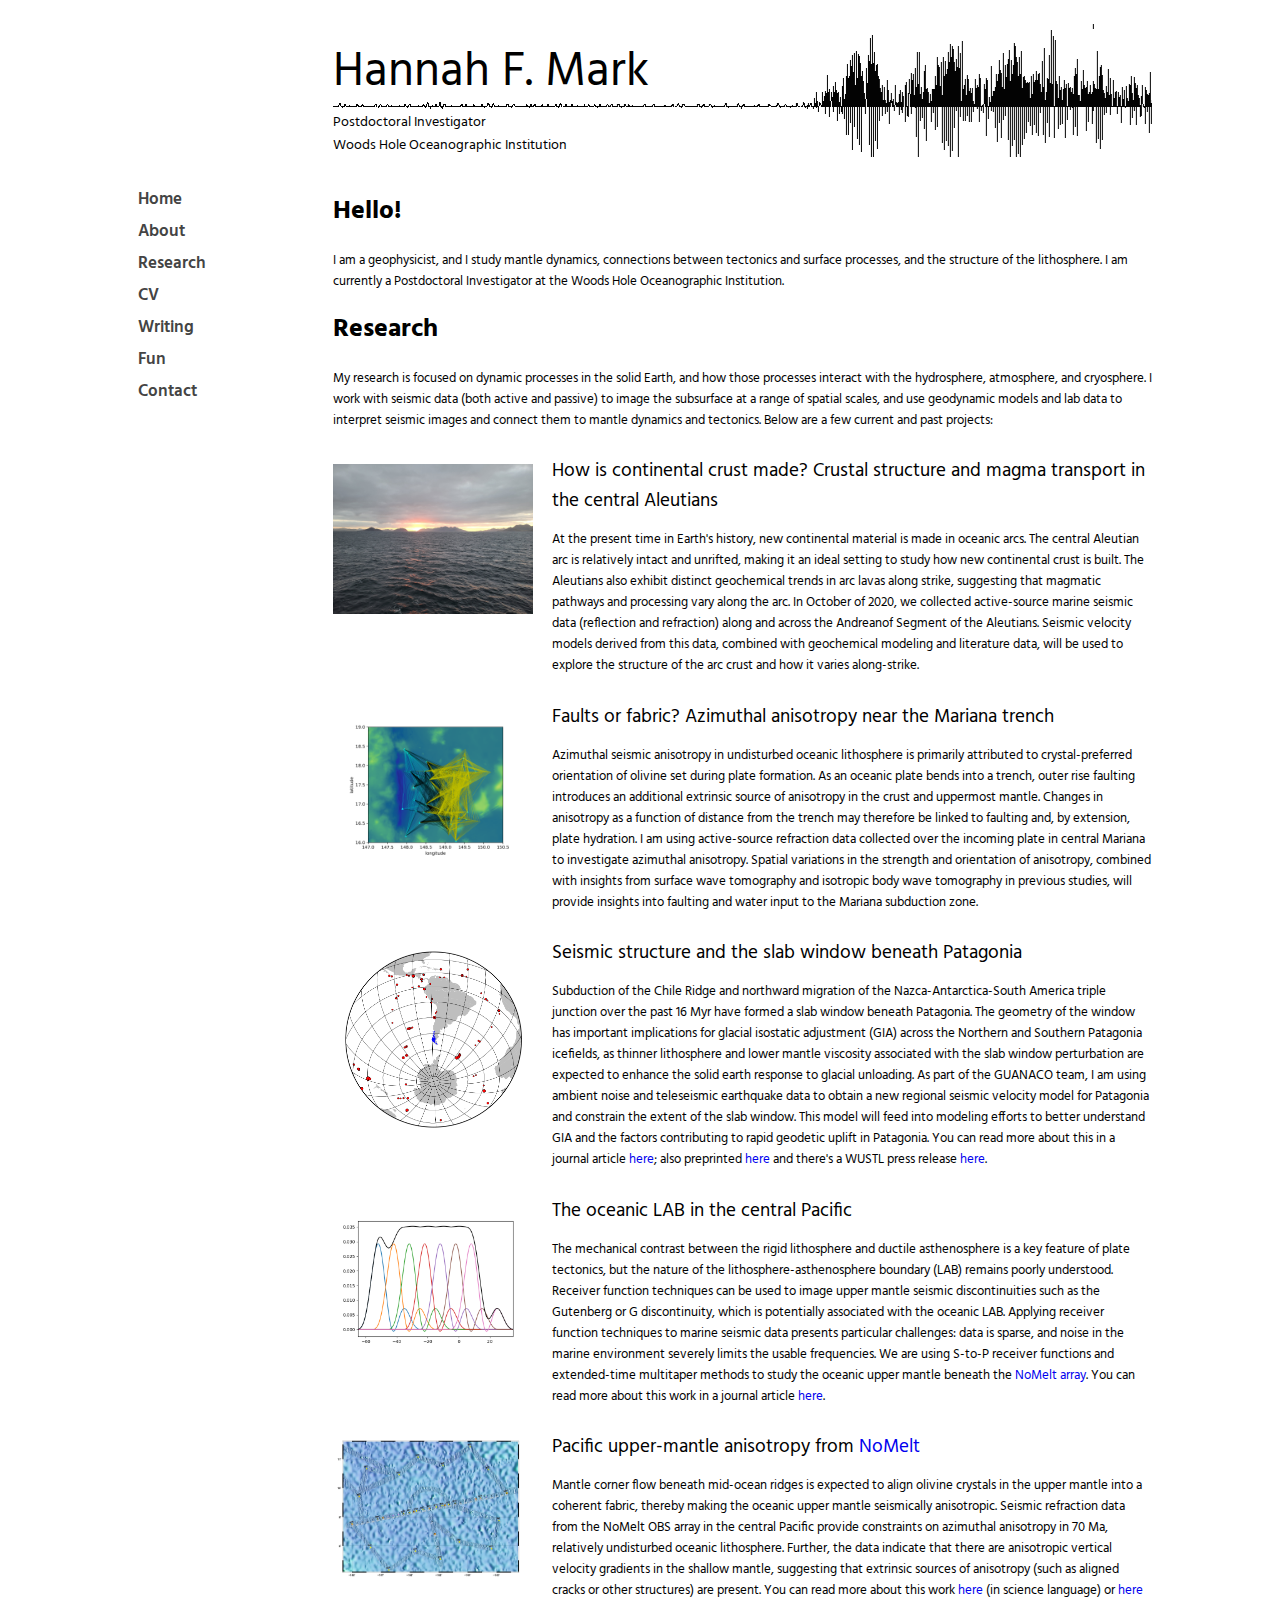
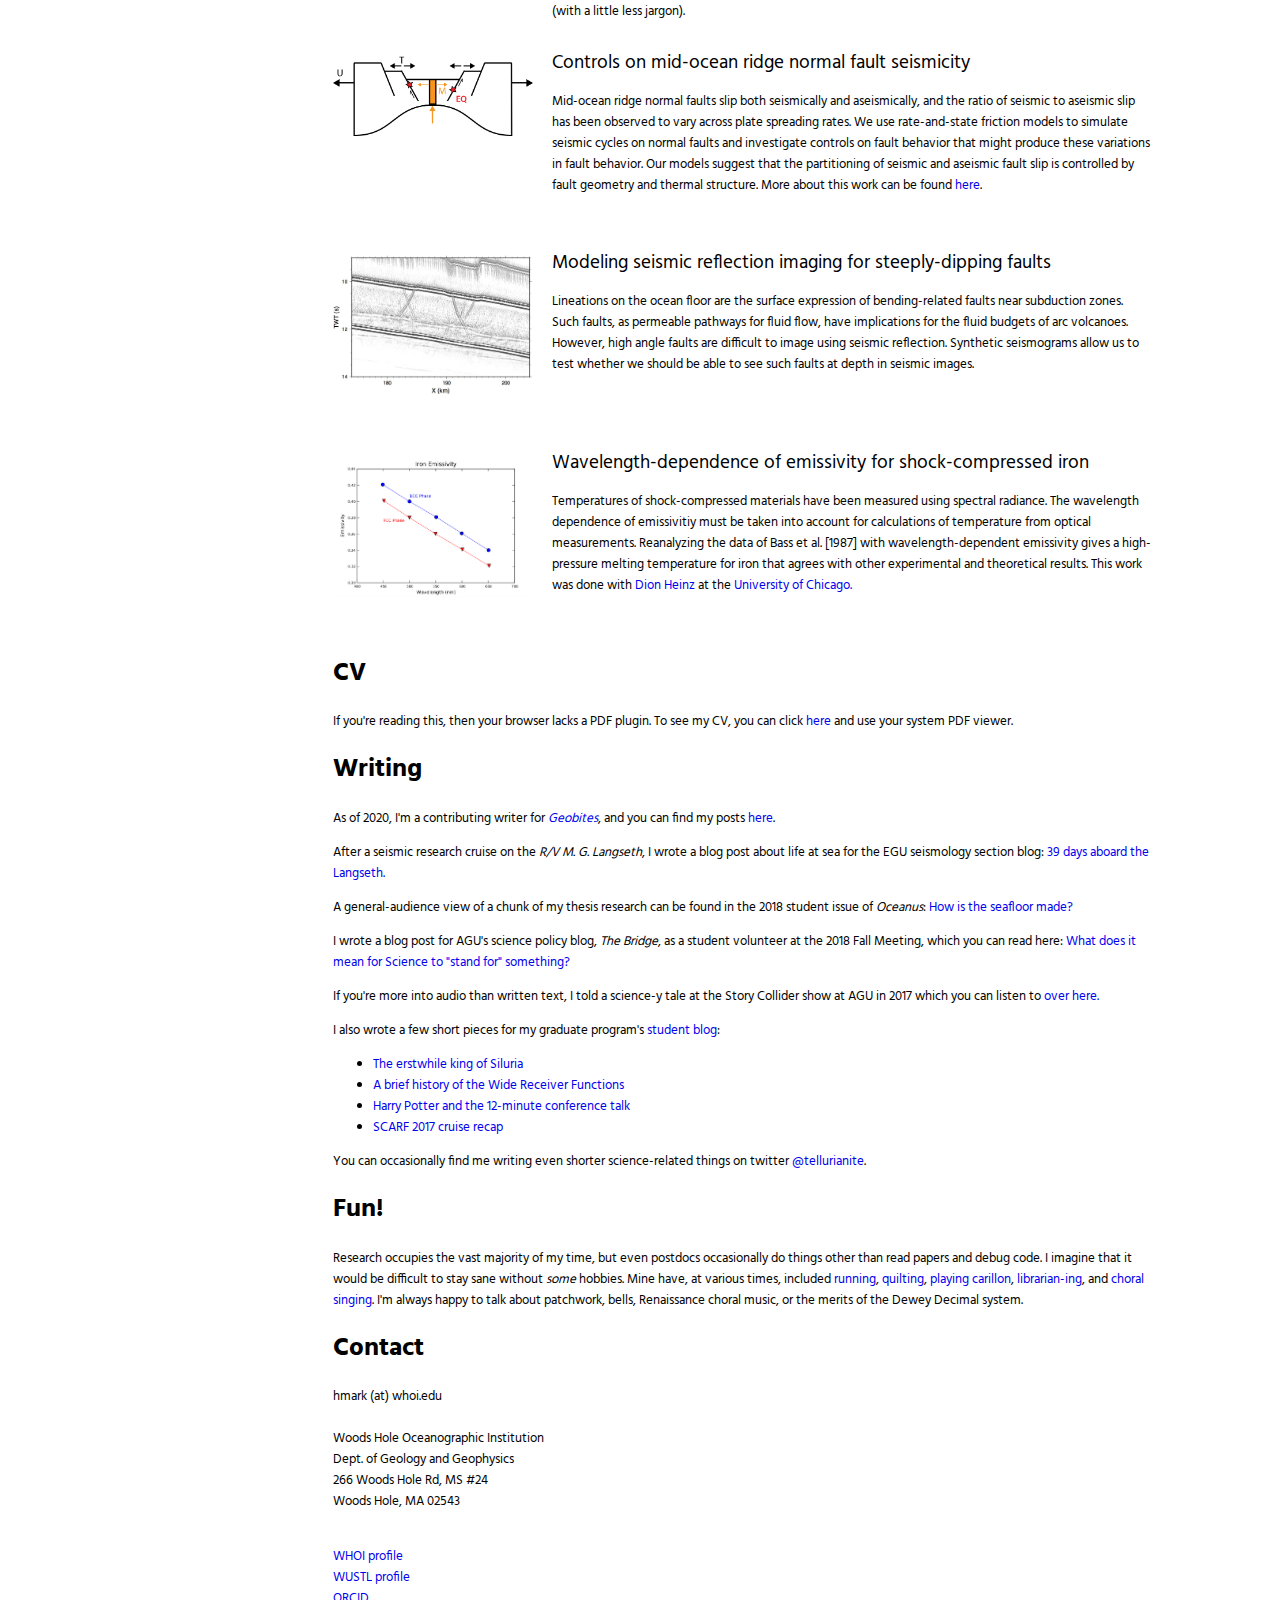
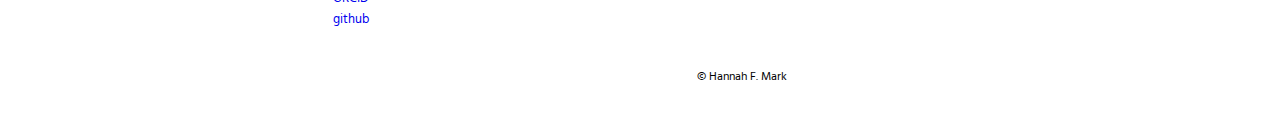
==== index.html @ 0b941278 "nevermind, no analytics" ====
<!DOCTYPE html>
<html>
<head>
  <title> Hannah F. Mark </title>
  <!--<meta name="description" content="why are you reading this anyway? HTML source is pretty boring">-->

  <link rel="stylesheet" href="css/style.css">

  <script src="https://ajax.googleapis.com/ajax/libs/jquery/2.1.3/jquery.min.js">     </script>
  <script src="js/jquery.scrollto.js"></script>

</head>


<body>

<div id="wrapper">

<div class="container clearfix">
<section id="top">
<div id="header">
<div id="topline">
  <h1> Hannah F. Mark </h1>
  <p> Postdoctoral Investigator </br>
  Woods Hole Oceanographic Institution </p>
</div>
</div>
</section>


<div id="main">
<div id="sidebar">
<div id="nav-anchor"></div>
<nav>
  <ul>
    <li> <a href="#top">Home</a></li>
    <li> <a href="#about">About</a></li>
    <li> <a href="#research">Research</a></li>
    <li> <a href="#CV">CV</a></li>
    <li> <a href="#writing">Writing</a></li>
    <li> <a href="#fun">Fun</a></li>
    <li> <a href="#contact">Contact</a></li>
  </ul>
</nav>
</div>

<div id="content">
  <section id="about">
  <h1> Hello! </h1>
  <p>I am a geophysicist, and I study mantle dynamics, connections between tectonics and surface processes, and the structure of the lithosphere. I am currently a Postdoctoral Investigator at the Woods Hole Oceanographic Institution. </p>
  </section>

  <section id="research">
  <h1> Research </h1>
  <p>My research is focused on dynamic processes in the solid Earth, and how those processes interact with the hydrosphere, atmosphere, and cryosphere. I work with seismic data (both active and passive) to image the subsurface at a range of spatial scales, and use geodynamic models and lab data to interpret seismic images and connect them to mantle dynamics and tectonics. Below are a few current and past projects:</p>

  <div class="resbox">
  <div class="resfig"> <a class="image"><img src="images/aleutians.jpg" alt="Adak island at sunrise"/></a></div>
  <div class="restext"> 
    <h1>How is continental crust made? Crustal structure and magma transport in the central Aleutians </h1>
    <p> At the present time in Earth's history, new continental material is made in oceanic arcs. The central Aleutian arc is relatively intact and unrifted, making it an ideal setting to study how new continental crust is built. The Aleutians also exhibit distinct geochemical trends in arc lavas along strike, suggesting that magmatic pathways and processing vary along the arc. In October of 2020, we collected active-source marine seismic data (reflection and refraction) along and across the Andreanof Segment of the Aleutians. Seismic velocity models derived from this data, combined with geochemical modeling and literature data, will be used to explore the structure of the arc crust and how it varies along-strike. </p>
  </div>
  </div>

  <div class="resbox">
  <div class="resfig"> <a class="image"><img src="images/3bin_raypaths_stacked.png" alt="Mariana raypath map"/></a></div>
  <div class="restext"> 
    <h1>Faults or fabric? Azimuthal anisotropy near the Mariana trench </h1>
    <p> Azimuthal seismic anisotropy in undisturbed oceanic lithosphere is primarily attributed to crystal-preferred orientation of olivine set during plate formation. As an oceanic plate bends into a trench, outer rise faulting introduces an additional extrinsic source of anisotropy in the crust and uppermost mantle. Changes in anisotropy as a function of distance from the trench may therefore be linked to faulting and, by extension, plate hydration. I am using active-source refraction data collected over the incoming plate in central Mariana to investigate azimuthal anisotropy. Spatial variations in the strength and orientation of anisotropy, combined with insights from surface wave tomography and isotropic body wave tomography in previous studies, will provide insights into faulting and water input to the Mariana subduction zone. </p>
  </div>
  </div>

  <div class="resbox">
  <div class="resfig"> <a class="image"><img src="images/patagonia_map.png" alt="Patagonia EQ map"/></a></div>
  <div class="restext"> 
    <h1>Seismic structure and the slab window beneath Patagonia </h1>
    <p> Subduction of the Chile Ridge and northward migration of the Nazca-Antarctica-South America triple junction over the past 16 Myr have formed a slab window beneath Patagonia. The geometry of the window has important implications for glacial isostatic adjustment (GIA) across the Northern and Southern Patagonia icefields, as thinner lithosphere and lower mantle viscosity associated with the slab window perturbation are expected to enhance the solid earth response to glacial unloading. As part of the GUANACO team, I am using ambient noise and teleseismic earthquake data to obtain a new regional seismic velocity model for Patagonia and constrain the extent of the slab window. This model will feed into modeling efforts to better understand GIA and the factors contributing to rapid geodetic uplift in Patagonia. You can read more about this in a journal article <a href="https://doi.org/10.1029/2021GL096863" target='_blank'>here</a>; also preprinted <a href="https://doi.org/10.1002/essoar.10510075.1" target='_blank'>here</a> and there's a WUSTL press release <a href="https://source.wustl.edu/2022/02/seismic-study-reveals-key-reason-why-patagonia-is-rising-as-glaciers-melt/" target='_blank'>here</a>.</p>
  </div>
  </div>

  <div class="resbox">
  <div class="resfig"> <a class="image"><img src="images/dpss.png" alt="Multitapers"/></a></div>
  <div class="restext"> 
    <h1>The oceanic LAB in the central Pacific </h1>
    <p> The mechanical contrast between the rigid lithosphere and ductile asthenosphere is a key feature of plate tectonics, but the nature of the lithosphere-asthenosphere boundary (LAB) remains poorly understood. Receiver function techniques can be used to image upper mantle seismic discontinuities such as the Gutenberg or G discontinuity, which is potentially associated with the oceanic LAB. Applying receiver function techniques to marine seismic data presents particular challenges: data is sparse, and noise in the marine environment severely limits the usable frequencies. We are using S-to-P receiver functions and extended-time multitaper methods to study the oceanic upper mantle beneath the <a href="http://www.ldeo.columbia.edu/research/seismology-geology-tectonophysics/structure-and-evolution-oceanic-lithosphere-asthenosphere" target="_blank">NoMelt array</a>.  You can read more about this work in a journal article <a href="https://doi.org/10.1029/2019JB019256" target='_blank'>here</a>.</p>
  </div>
  </div>

  <div class="resbox">
  <div class="resfig"> <a class="image"><img src="images/chart.jpg" alt="NoMelt map"/></a></div>
  <div class="restext"> 
    <h1>Pacific upper-mantle anisotropy from <a href="http://www.ldeo.columbia.edu/research/seismology-geology-tectonophysics/structure-and-evolution-oceanic-lithosphere-asthenosphere" target="_blank">NoMelt</a> </h1>
    <p> Mantle corner flow beneath mid-ocean ridges is expected to align olivine crystals in the upper mantle into a coherent fabric, thereby making the oceanic upper mantle seismically anisotropic. Seismic refraction data from the NoMelt OBS array in the central Pacific provide constraints on azimuthal anisotropy in 70 Ma, relatively undisturbed oceanic lithosphere. Further, the data indicate that there are anisotropic vertical velocity gradients in the shallow mantle, suggesting that extrinsic sources of anisotropy (such as aligned cracks or other structures) are present. You can read more about this work <a href="https://doi.org/10.1029/2018JB016451" target='_blank'>here</a> (in science language) or <a href="http://www.whoi.edu/oceanus/feature/hannah-mark" target='_blank'>here</a> (with a little less jargon).</p>
  </div>
  </div>

  <div class="resbox">
  <div class="resfig"> <a class="image"><img src="images/crust_schem.png" alt="ratestate"/></a></div>
  <div class="restext"> 
    <h1> Controls on mid-ocean ridge normal fault seismicity </h1>
    <p> Mid-ocean ridge normal faults slip both seismically and aseismically, and the ratio of seismic to aseismic slip has been observed to vary across plate spreading rates. We use rate-and-state friction models to simulate seismic cycles on normal faults and investigate controls on fault behavior that might produce these variations in fault behavior. Our models suggest that the partitioning of seismic and aseismic fault slip is controlled by fault geometry and thermal structure. More about this work can be found <a href="https://doi.org/10.1029/2018JB015545" target='_blank'>here</a>. </p>
  </div>
  </div>

  <div class="resbox">
  <div class="resfig"> <a class="image"><img src="images/faults.jpg" alt="models"/></a></div>
  <div class="restext"> 
    <h1> Modeling seismic reflection imaging for steeply-dipping faults </h1>
    <p> Lineations on the ocean floor are the surface expression of bending-related faults near subduction zones. Such faults, as permeable pathways for fluid flow, have implications for the fluid budgets of arc volcanoes. However, high angle faults are difficult to image using seismic reflection. Synthetic seismograms allow us to test whether we should be able to see such faults at depth in seismic images. </p>
  </div>
  </div>

  <div class="resbox">
  <div class="resfig"> <a class="image"><img src="images/fccbcc.png" alt="irontemp"/></a></div>
  <div class="restext">
    <h1> Wavelength-dependence of emissivity for shock-compressed iron </h1>
    <p> Temperatures of shock-compressed materials have been measured using spectral radiance. The wavelength dependence of emissivitiy must be taken into account for calculations of temperature from optical measurements. Reanalyzing the data of Bass et al. [1987] with wavelength-dependent emissivity gives a high-pressure melting temperature for iron that agrees with other experimental and theoretical results. This work was done with <a href="http://geosci.uchicago.edu/~heinz/" target="_blank">Dion Heinz</a> at the <a href="http://mineralphysics.uchicago.edu/" target="_blank">University of Chicago.</a> </p>
  </div>
  </div>

  </section>

  <section id="CV">
    <h1> CV </h1>
    <object data="CV_tex/CV.pdf" type="application/pdf" width=100% height=600px>
    <p>If you're reading this, then your browser lacks a PDF plugin. To see my CV, you can click <a href="CV.pdf" target='_blank'>here</a> and use your system PDF viewer.</p>
    </object>

  </section>


  <section id="writing">

    <h1> Writing </h1>
    <p> As of 2020, I'm a contributing writer for <a href='https://geobites.org' target='_blank'><i>Geobites</i></a>, and you can find my posts <a href='https://geobites.org/author/hmark/' target='_blank'>here</a>.

    <p> After a seismic research cruise on the <i>R/V M. G. Langseth</i>, I wrote a blog post about life at sea for the EGU seismology section blog: <a href="https://blogs.egu.eu/divisions/sm/2020/11/11/thirty-nine-days-onboard-the-langseth/" target='_blank'>39 days aboard the Langseth.</a>

    <p>A general-audience view of a chunk of my thesis research can be found in the 2018 student issue of <i>Oceanus</i>: <a href="http://www.whoi.edu/oceanus/feature/hannah-mark" target='_blank'>How is the seafloor made?</a></p>

    <p>I wrote a blog post for AGU's science policy blog, <i>The Bridge</i>, as a student volunteer at the 2018 Fall Meeting, which you can read here: <a href='https://thebridge.agu.org/2018/12/20/what-does-it-mean-for-science-to-stand-for-something/' target='_blank'>What does it mean for Science to "stand for" something?</a></p>

    <p>If you're more into audio than written text, I told a science-y tale at the Story Collider show at AGU in 2017 which you can listen to <a href='https://sharingscience.agu.org/story-collider-agu17/' target='_blank'>over here.</a></p>

    <p>I also wrote a few short pieces for my graduate program's <a href="https://web.whoi.edu/big/blog" target='_blank'>student blog</a>:</p>
	<ul>
	<li> <a href="https://web.whoi.edu/big/thinking-about-the-earth-oldroyd/" target='_blank'>The erstwhile king of Siluria</a></li>
	<li> <a href="https://web.whoi.edu/big/a-brief-history-of-the-wide-receiver-functions/">A brief history of the Wide Receiver Functions</a></li>
	<li> <a href="https://web.whoi.edu/big/harry-potter-and-the-12-minute-conference-talk/">Harry Potter and the 12-minute conference talk</a></li>
	<li> <a href="https://web.whoi.edu/big/scarf-2017-a-modern-day-transatlantic-crossing/" target='_blank'>SCARF 2017 cruise recap</a></li>
	</ul>
    <p> You can occasionally find me writing even shorter science-related things on twitter <a href='https://twitter.com/tellurianite' target='_blank'>@tellurianite</a>.</p>

  </section>



  <section id="fun">
  <h1> Fun! </h1>
    <p> Research occupies the vast majority of my time, but even postdocs occasionally do things other than read papers and debug code. I imagine that it would be difficult to stay sane without <i>some</i> hobbies. Mine have, at various times, included <a href='https://falmouthrunningclub.org/races/friday-night-five-miler/' target='_blank'>running</a>, <a href="images/quilt.jpg">quilting</a>, <a href="https://www.youtube.com/watch?v=Es0NXhGFZyY" target="_blank">playing carillon</a>, <a href="http://jpreps.mit.edu/library" target='_blank'>librarian-ing</a>, and <a href="http://motet.uchicago.edu/listen.shtml" target='_blank'>choral</a> <a href="http://www.falmouthchorale.org/" target='_blank'>singing</a>. I'm always happy to talk about patchwork, bells, Renaissance choral music, or the merits of the Dewey Decimal system.</p>

  </section>


  <section id="contact">
  <h1> Contact </h1>

<p>hmark (at) whoi.edu
<br>
<br> Woods Hole Oceanographic Institution
<br> Dept. of Geology and Geophysics
<br> 266 Woods Hole Rd, MS #24
<br> Woods Hole, MA  02543</p>
<br><a href="https://www2.whoi.edu/staff/hmark/" target='_blank'>WHOI profile</a>
<br><a href="https://eps.wustl.edu/people/hannah-mark" target='_blank'>WUSTL profile</a>
<br><a href="http://orcid.org/0000-0002-1722-3759" target='_blank'>ORCID</a>
<br><a href="https://github.com/hfmark/" target='_blank'>github</a></p>

  </section>

<div id="footer">
<p>&copy; Hannah F. Mark</p>
</div>

</div>
</div>
</div>





<!-- scrolling: nav stick, smooth, highlight -->
<script>
    

        
    $(document).ready(function(){
        
        /** 
         * This part does the "fixed navigation after scroll" functionality
         * We use the jQuery function scroll() to recalculate our variables as the 
         * page is scrolled/
         */
        $(window).scroll(function(){
            var window_top = $(window).scrollTop() + 12; // the "12" should equal the margin-top value for nav.stick
            var div_top = $('#nav-anchor').offset().top;
                if (window_top > div_top) {
                    $('nav').addClass('stick');
                } else {
                    $('nav').removeClass('stick');
                }
        });
        
        
        /**
         * This part causes smooth scrolling using scrollto.js
         * We target all a tags inside the nav, and apply the scrollto.js to it.
         */
        $("nav a").click(function(evn){
            evn.preventDefault();
            $('html,body').scrollTo(this.hash, this.hash); 
        });
        
        
        
        /**
         * This part handles the highlighting functionality.
         * We use the scroll functionality again, some array creation and 
         * manipulation, class adding and class removing, and conditional testing
         */
        var aChildren = $("nav li").children(); // find the a children of the list items
        var aArray = []; // create the empty aArray
        for (var i=0; i < aChildren.length; i++) {    
            var aChild = aChildren[i];
            var ahref = $(aChild).attr('href');
            aArray.push(ahref);
        } // this for loop fills the aArray with attribute href values
        
        $(window).scroll(function(){
            var windowPos = $(window).scrollTop(); // get the offset of the window from the top of page
            var windowHeight = $(window).height(); // get the height of the window
            var docHeight = $(document).height();
            
            for (var i=0; i < aArray.length; i++) {
                var theID = aArray[i];
                var divPos = $(theID).offset().top; // get the offset of the div from the top of page
                var divHeight = $(theID).height(); // get the height of the div in question
                if (windowPos >= divPos && windowPos < (divPos + divHeight)) {
                    $("a[href='" + theID + "']").addClass("nav-active");
                } else {
                    $("a[href='" + theID + "']").removeClass("nav-active");
                }
            }
            
            if(windowPos + windowHeight == docHeight) {
                if (!$("nav li:last-child a").hasClass("nav-active")) {
                    var navActiveCurrent = $(".nav-active").attr("href");
                    $("a[href='" + navActiveCurrent + "']").removeClass("nav-active");
                    $("nav li:last-child a").addClass("nav-active");
                }
            }
        });
    });

</script>




</body>





</html>
---- css/style.css ----
@charset 'UTF-8';
@import url(https://fonts.googleapis.com/css?family=Hind:400,600);

body {
	background-color: #fff;
	font-family: "Hind", sans-serif;
	font-weight: 400;
	font-size: 13px;
	width: 100%;
	margin: 0 auto;
	}


a {
	text-decoration: none;
	}

a:hover {
	color: #00e6e6;
	}

#wrapper {
	min-width: 1024px;
	margin: 0 auto;
	}

#main {
	background-color: #fff;
	margin: 0 auto;
	}

.container {
	width: 1024px;
	margin: 0 auto;
	padding: 24px 0;
	}

.clearfix:after {
	visibility: hidden;
	display: block;
	content: "";
	clear: both;
	height: 0;
	}

#sidebar {
	width: 100px;
	float: left;
	padding-left: 10px;
	}

#content {
	width: 80%;
	float: right;
	padding-left: 10px;
	text-align: left;
	}

#header {
	width: 100%;
	height: 150px;
	}

#topline {
	background-image: url('../images/trace.png');
	background-repeat: no-repeat;
	font-weight: 400;
	font-size: 14px;
	text-align: left;
	width: 80%;
	float: right;
	}

#topline p {
	margin: 0 auto;
	}

#topline h1 {
	font-weight: 400;
	font-size: 48px;
	margin: 0 auto;
	margin-top: 10px;
	}

.resbox {
	width: 100%;
	min-height: 200px;
	padding: 0 auto;
	clear: right;
	}

.resbox .resfig {
	float: left;
	}

.resbox .resfig .image {
	display: inline-block;
	vertical-align: middle;
	padding-top: 20px;
	float: left;
	}

.resbox .resfig .image img {
	width: 200px;
	}

.resbox .restext {
	width: 600px;
	float: right;
	vertical-align: middle;
	}

.resbox .restext h1 {
	font-size: 14pt;
	font-weight: 400;
	padding: 0 auto;
	}

section {
	}
	

nav {
	width: 100px;
	font-size: 13pt;
	margin-top: 12px;
	}

nav.stick {
	width: 100px;
	position: fixed;
	top: 0;
	z-index: 10000;
	margin-top: 12px;
	}

nav ul {
	list-style-type: none;
	margin: 0;
	padding: 0;
	}

nav li {
	padding-bottom: 5px;
	}

nav li a {
	font-weight: 600;
	color: #444;
	}

a.nav-active {
	color: #00e6e6;
	}

#footer {
	width:100%;
	text-align: center;
	font-size: 12px;
	font-weight: 400;
	padding-top: 12px;
	}
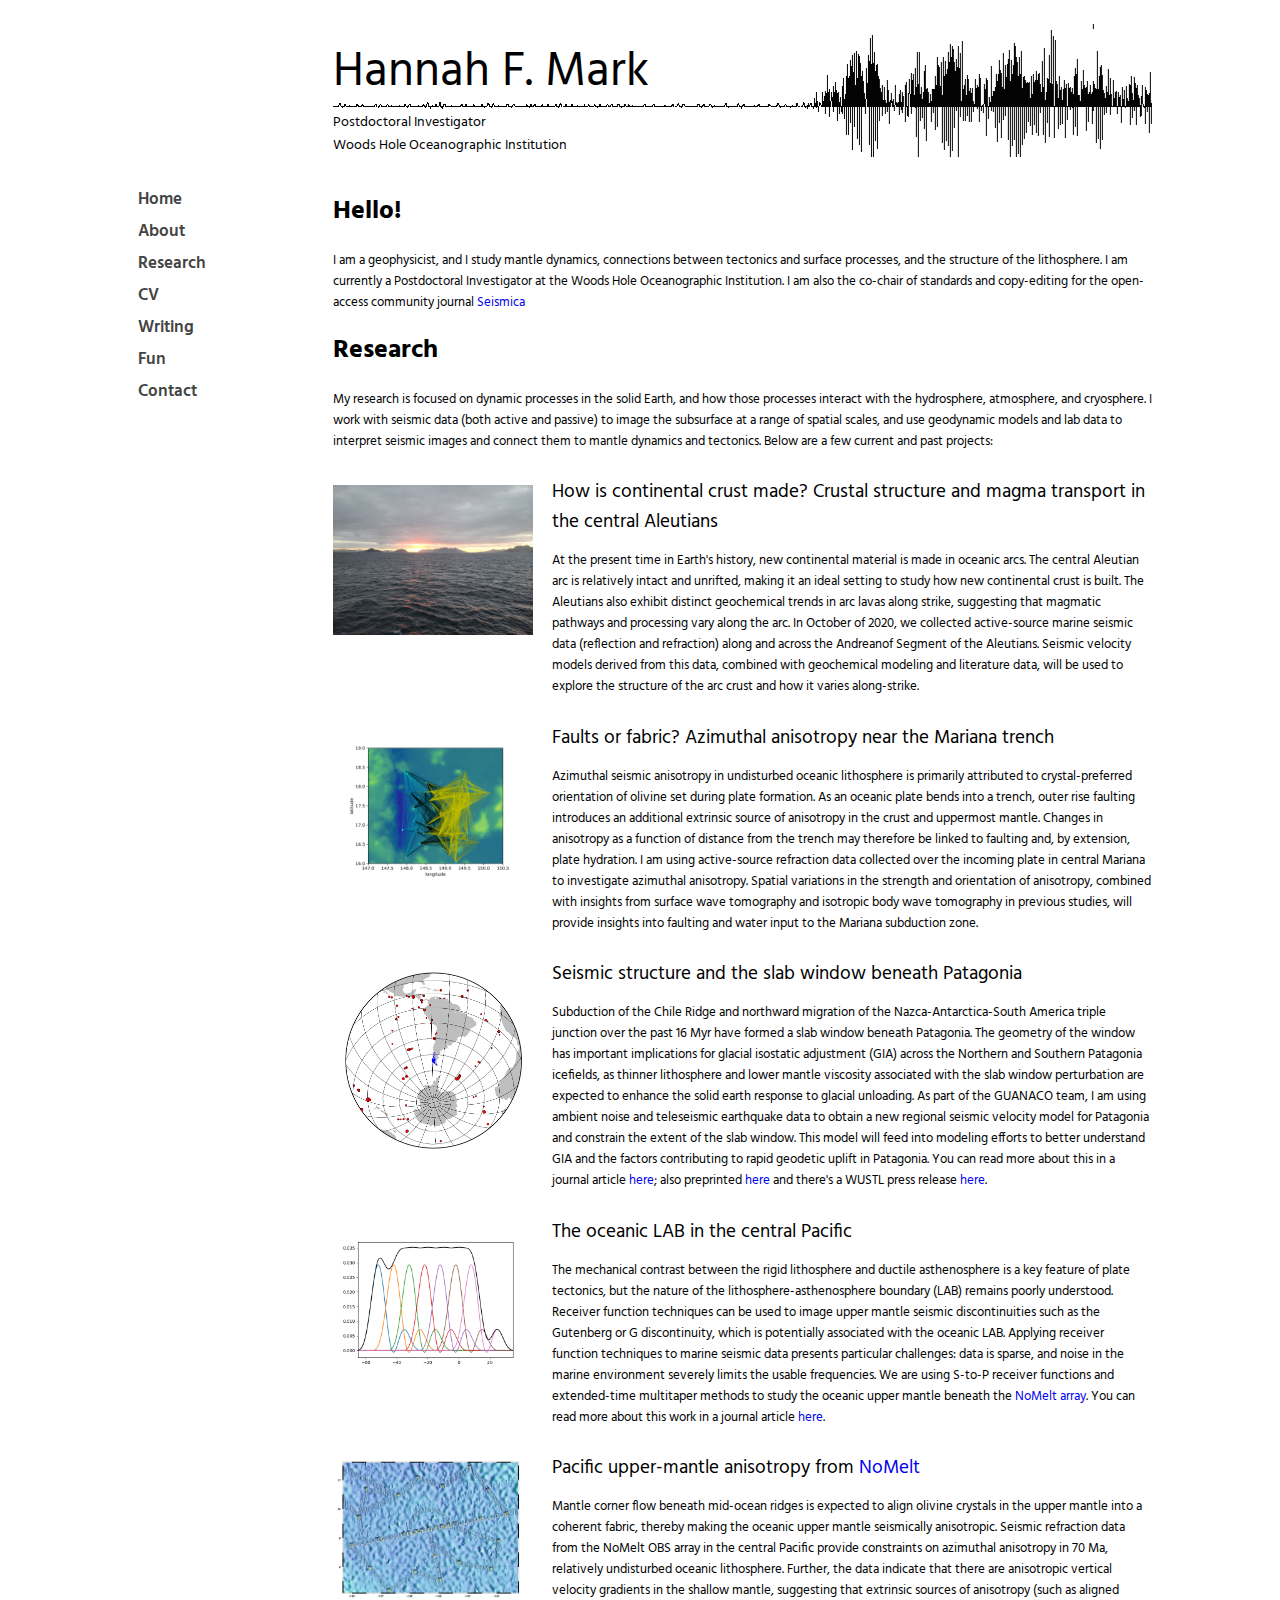
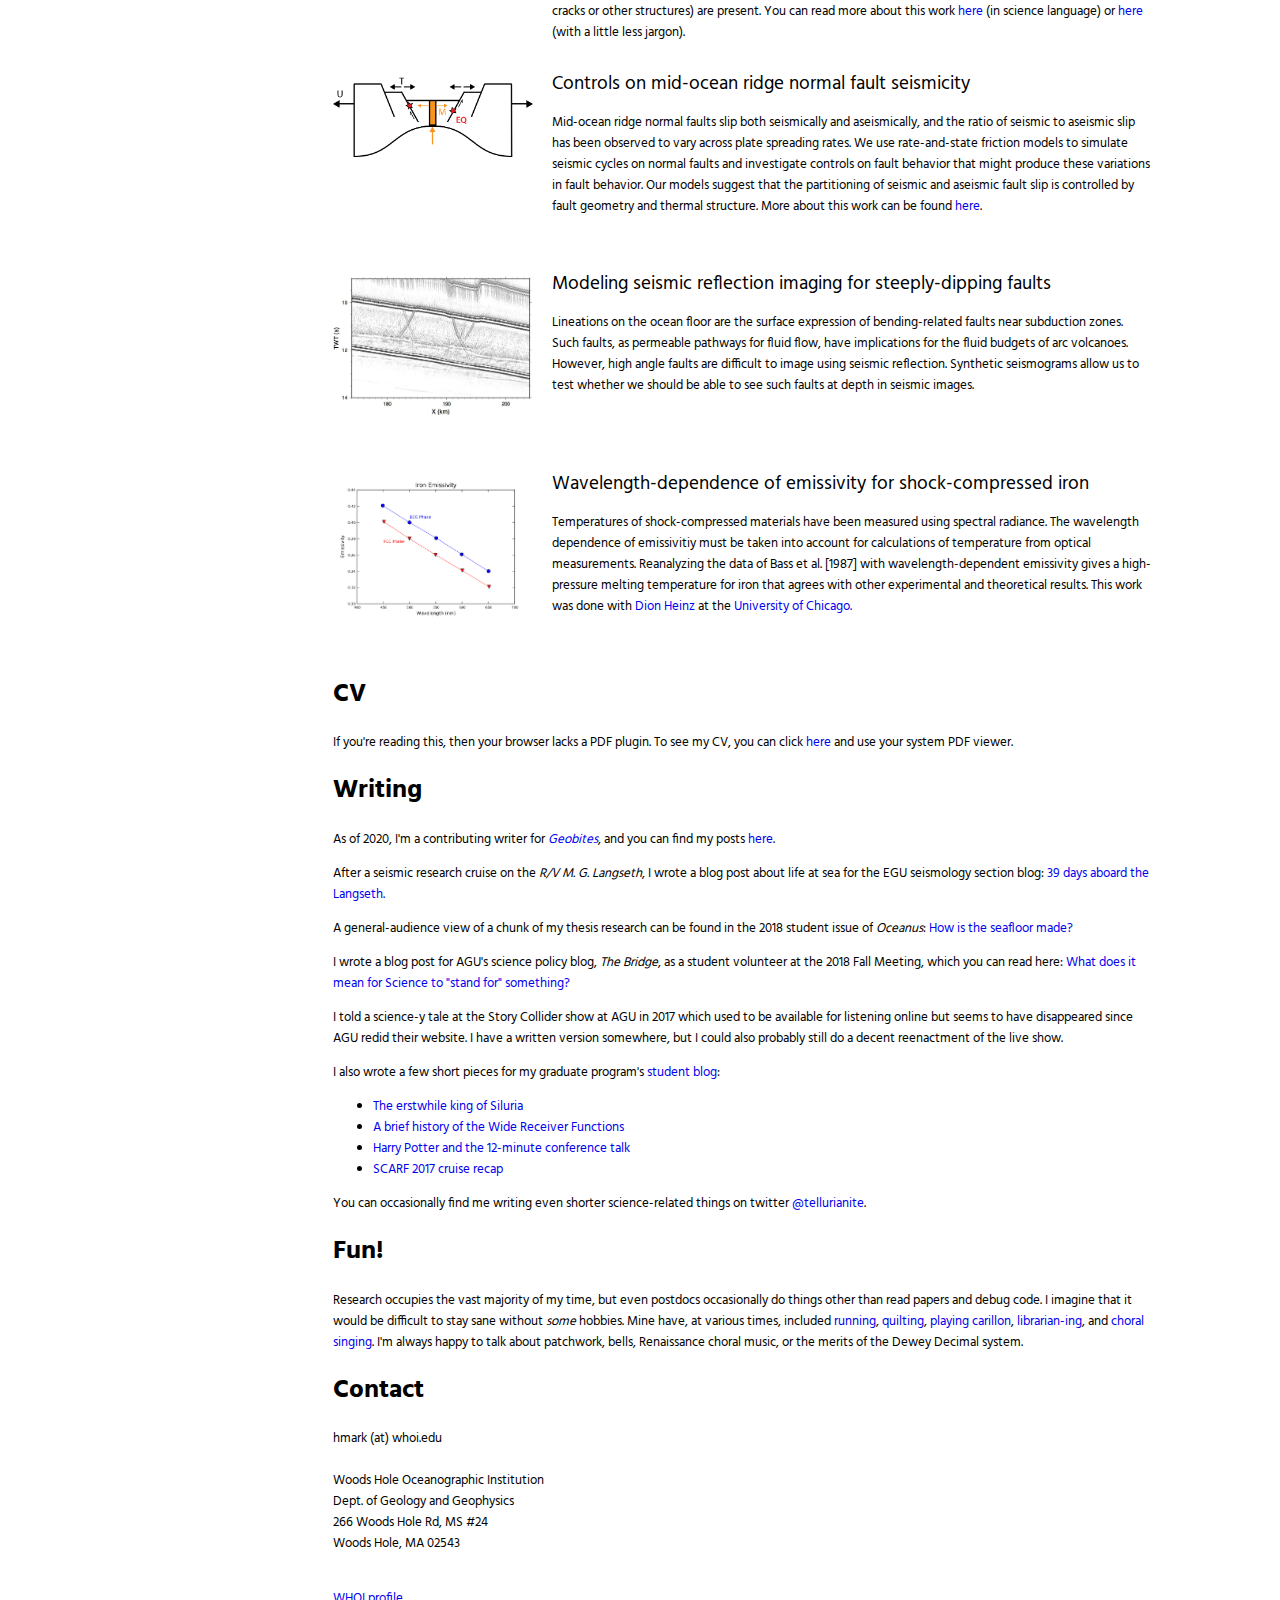
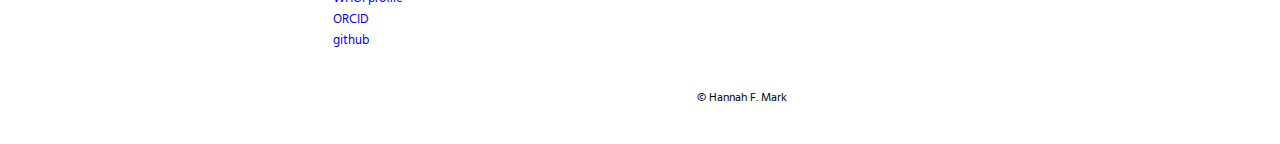
==== commit 9a005197: "broken links" ====
--- a/index.html
+++ b/index.html
@@ -10,7 +10,6 @@
   <script src="js/jquery.scrollto.js"></script>
 
 </head>
-
 
 <body>
 
@@ -47,7 +46,7 @@
 <div id="content">
   <section id="about">
   <h1> Hello! </h1>
-  <p>I am a geophysicist, and I study mantle dynamics, connections between tectonics and surface processes, and the structure of the lithosphere. I am currently a Postdoctoral Investigator at the Woods Hole Oceanographic Institution. </p>
+  <p>I am a geophysicist, and I study mantle dynamics, connections between tectonics and surface processes, and the structure of the lithosphere. I am currently a Postdoctoral Investigator at the Woods Hole Oceanographic Institution. I am also the co-chair of standards and copy-editing for the open-access community journal <a href='https://seismica.org'>Seismica</a></p>
   </section>
 
   <section id="research">
@@ -140,7 +139,7 @@
 
     <p>I wrote a blog post for AGU's science policy blog, <i>The Bridge</i>, as a student volunteer at the 2018 Fall Meeting, which you can read here: <a href='https://thebridge.agu.org/2018/12/20/what-does-it-mean-for-science-to-stand-for-something/' target='_blank'>What does it mean for Science to "stand for" something?</a></p>
 
-    <p>If you're more into audio than written text, I told a science-y tale at the Story Collider show at AGU in 2017 which you can listen to <a href='https://sharingscience.agu.org/story-collider-agu17/' target='_blank'>over here.</a></p>
+    <p>I told a science-y tale at the Story Collider show at AGU in 2017 which used to be available for listening online but seems to have disappeared since AGU redid their website. I have a written version somewhere, but I could also probably still do a decent reenactment of the live show.</p>
 
     <p>I also wrote a few short pieces for my graduate program's <a href="https://web.whoi.edu/big/blog" target='_blank'>student blog</a>:</p>
 	<ul>
@@ -172,7 +171,6 @@
 <br> 266 Woods Hole Rd, MS #24
 <br> Woods Hole, MA  02543</p>
 <br><a href="https://www2.whoi.edu/staff/hmark/" target='_blank'>WHOI profile</a>
-<br><a href="https://eps.wustl.edu/people/hannah-mark" target='_blank'>WUSTL profile</a>
 <br><a href="http://orcid.org/0000-0002-1722-3759" target='_blank'>ORCID</a>
 <br><a href="https://github.com/hfmark/" target='_blank'>github</a></p>
 
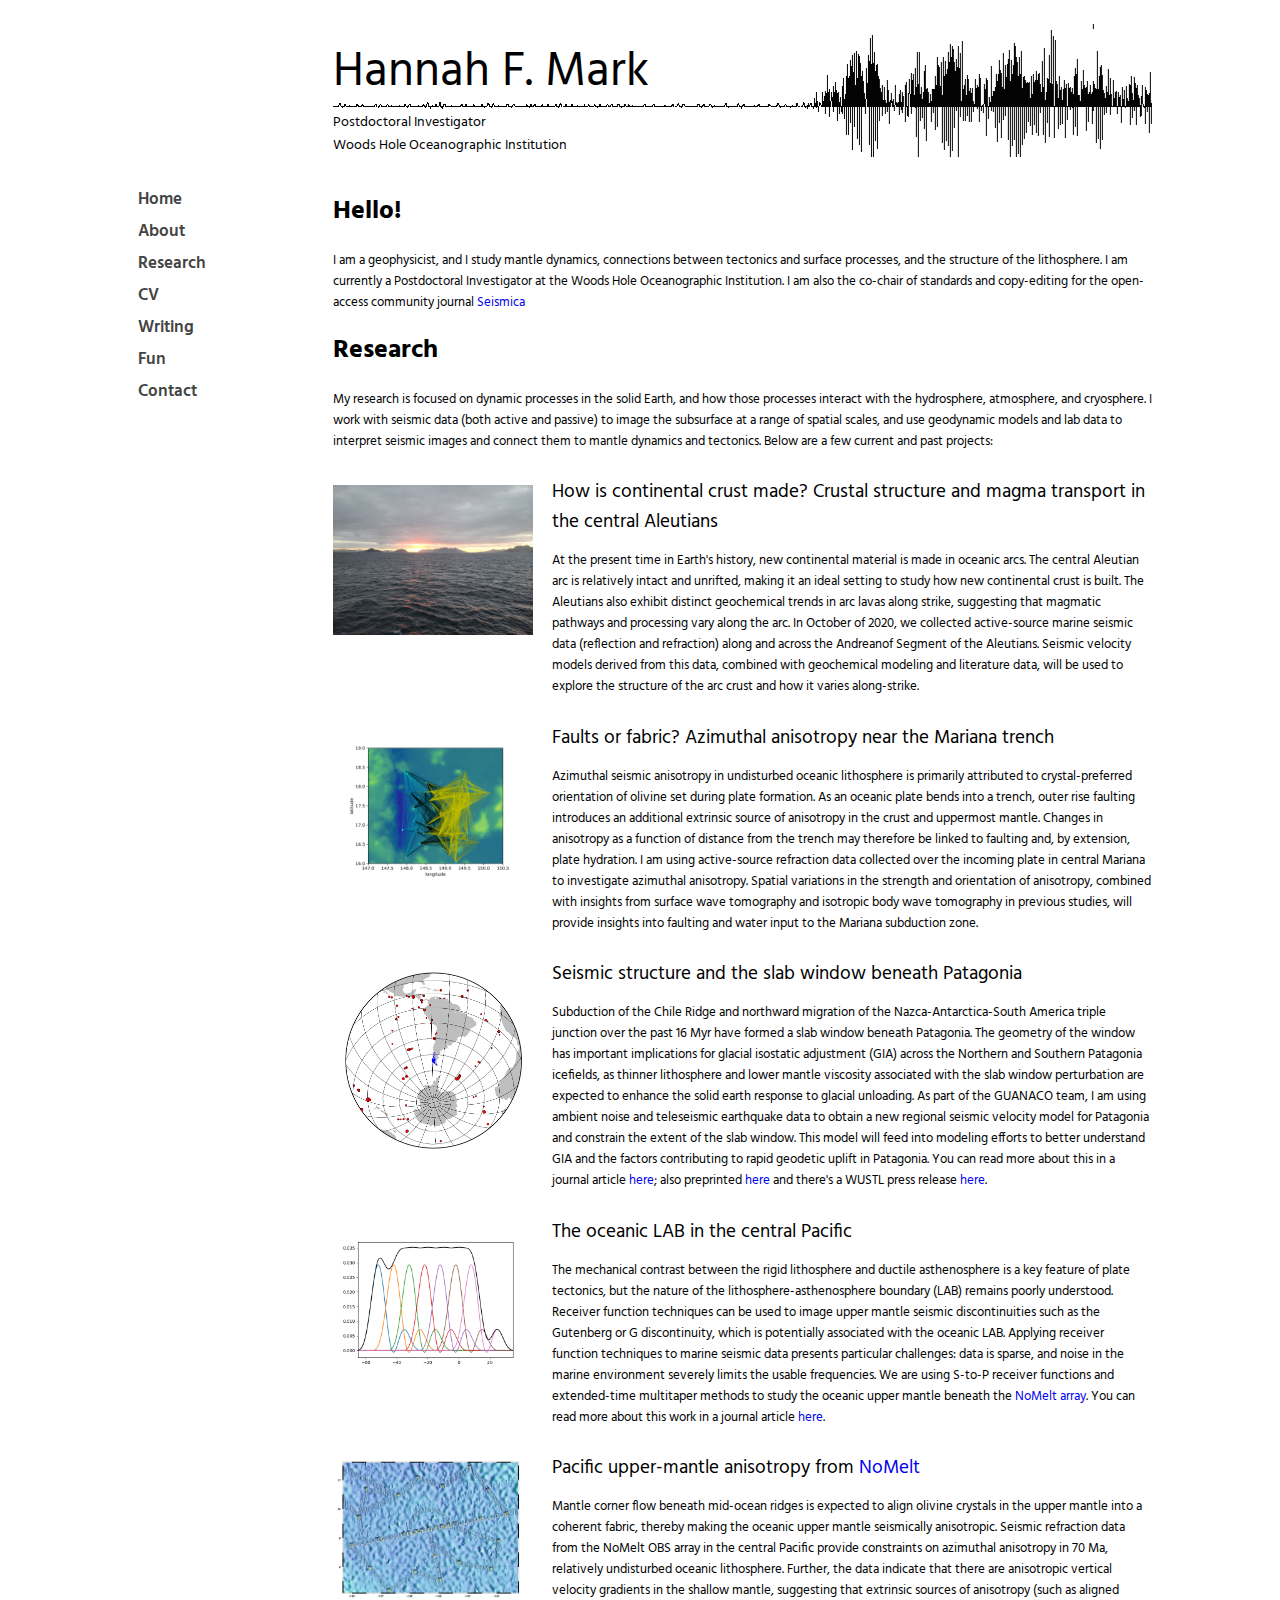
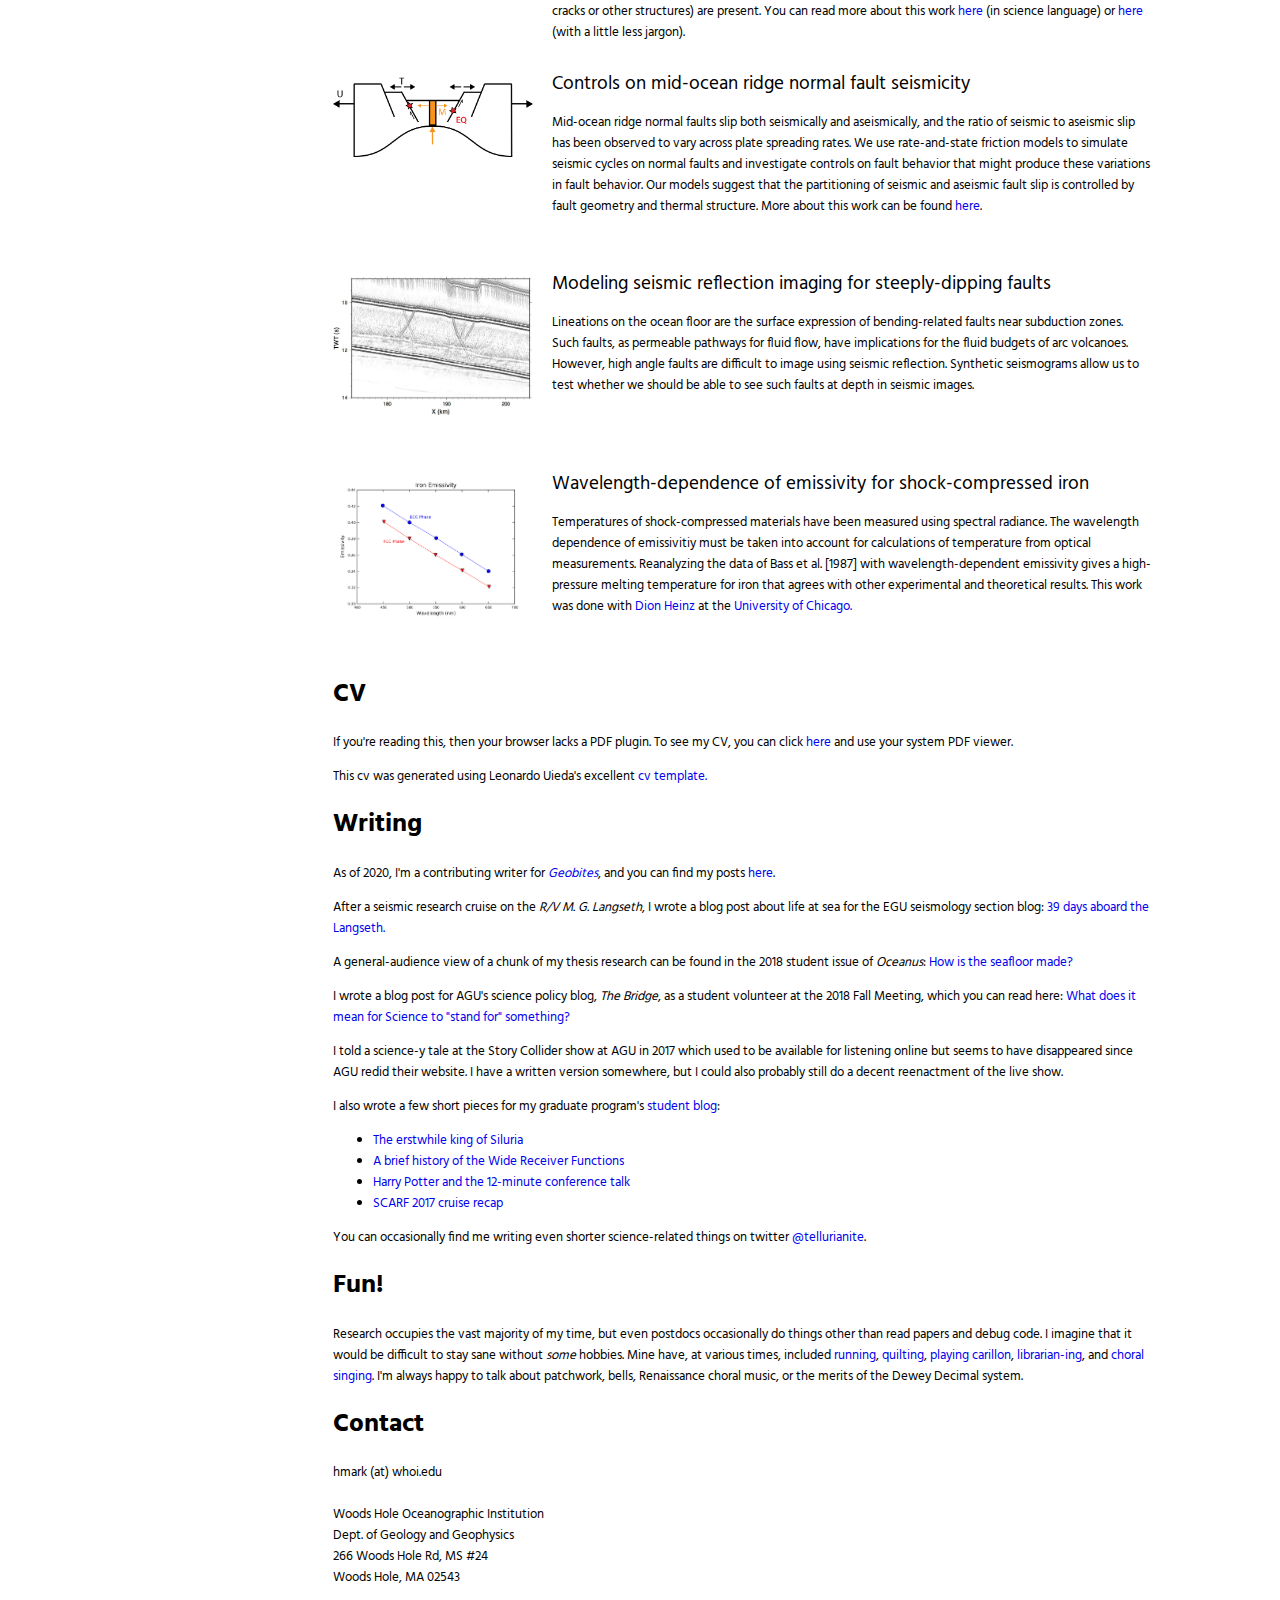
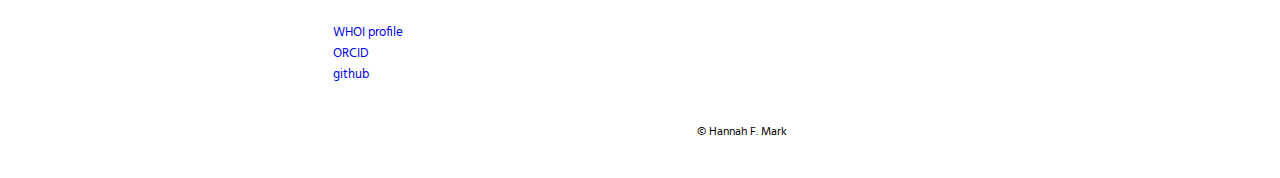
==== commit 1bcbf6dc: "new cv template etc" ====
--- a/index.html
+++ b/index.html
@@ -121,9 +121,10 @@
 
   <section id="CV">
     <h1> CV </h1>
-    <object data="CV_tex/CV.pdf" type="application/pdf" width=100% height=600px>
+    <object data="https://hfmark.github.io/cv/hfmark_cv.pdf" type="application/pdf" width=100% height=600px>
     <p>If you're reading this, then your browser lacks a PDF plugin. To see my CV, you can click <a href="CV.pdf" target='_blank'>here</a> and use your system PDF viewer.</p>
     </object>
+  <p> This cv was generated using Leonardo Uieda's excellent <a href="https://github.com/leouieda/cv" target='_blank'>cv template.</a></p>
 
   </section>
 
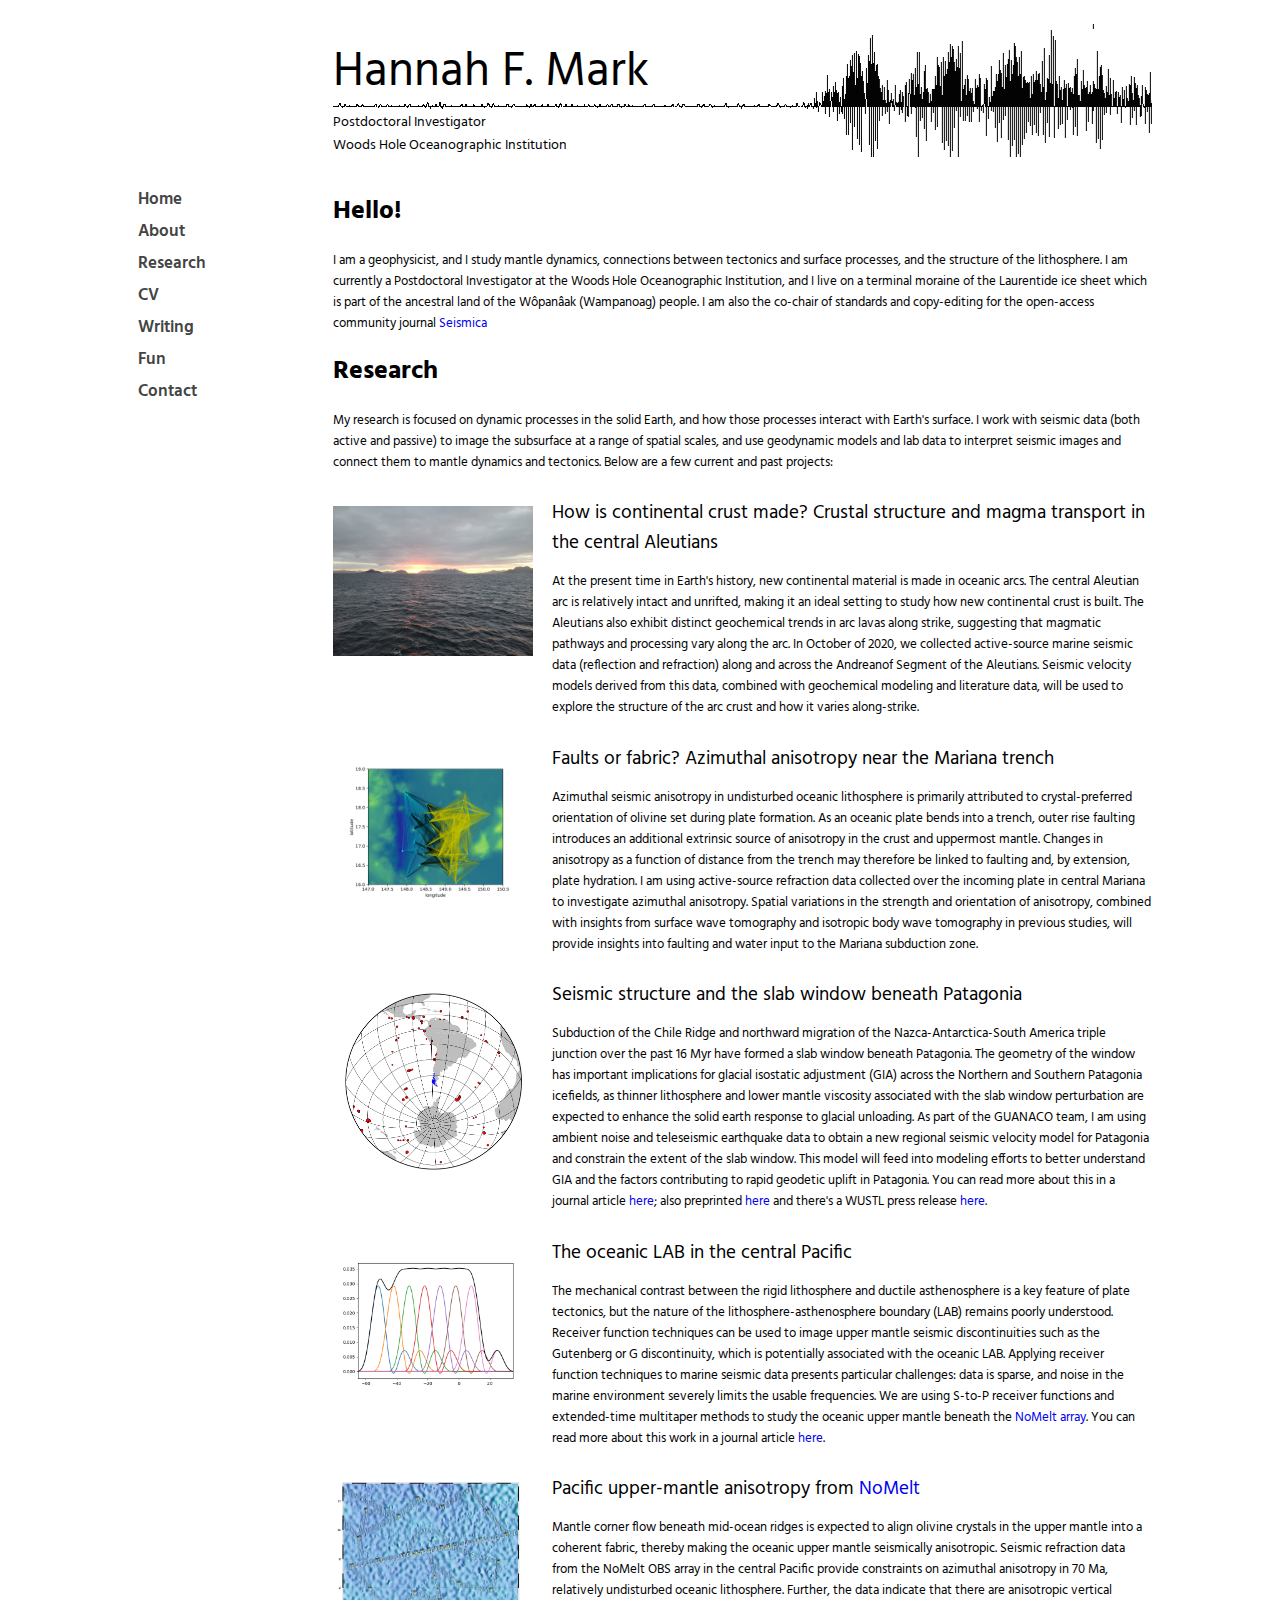
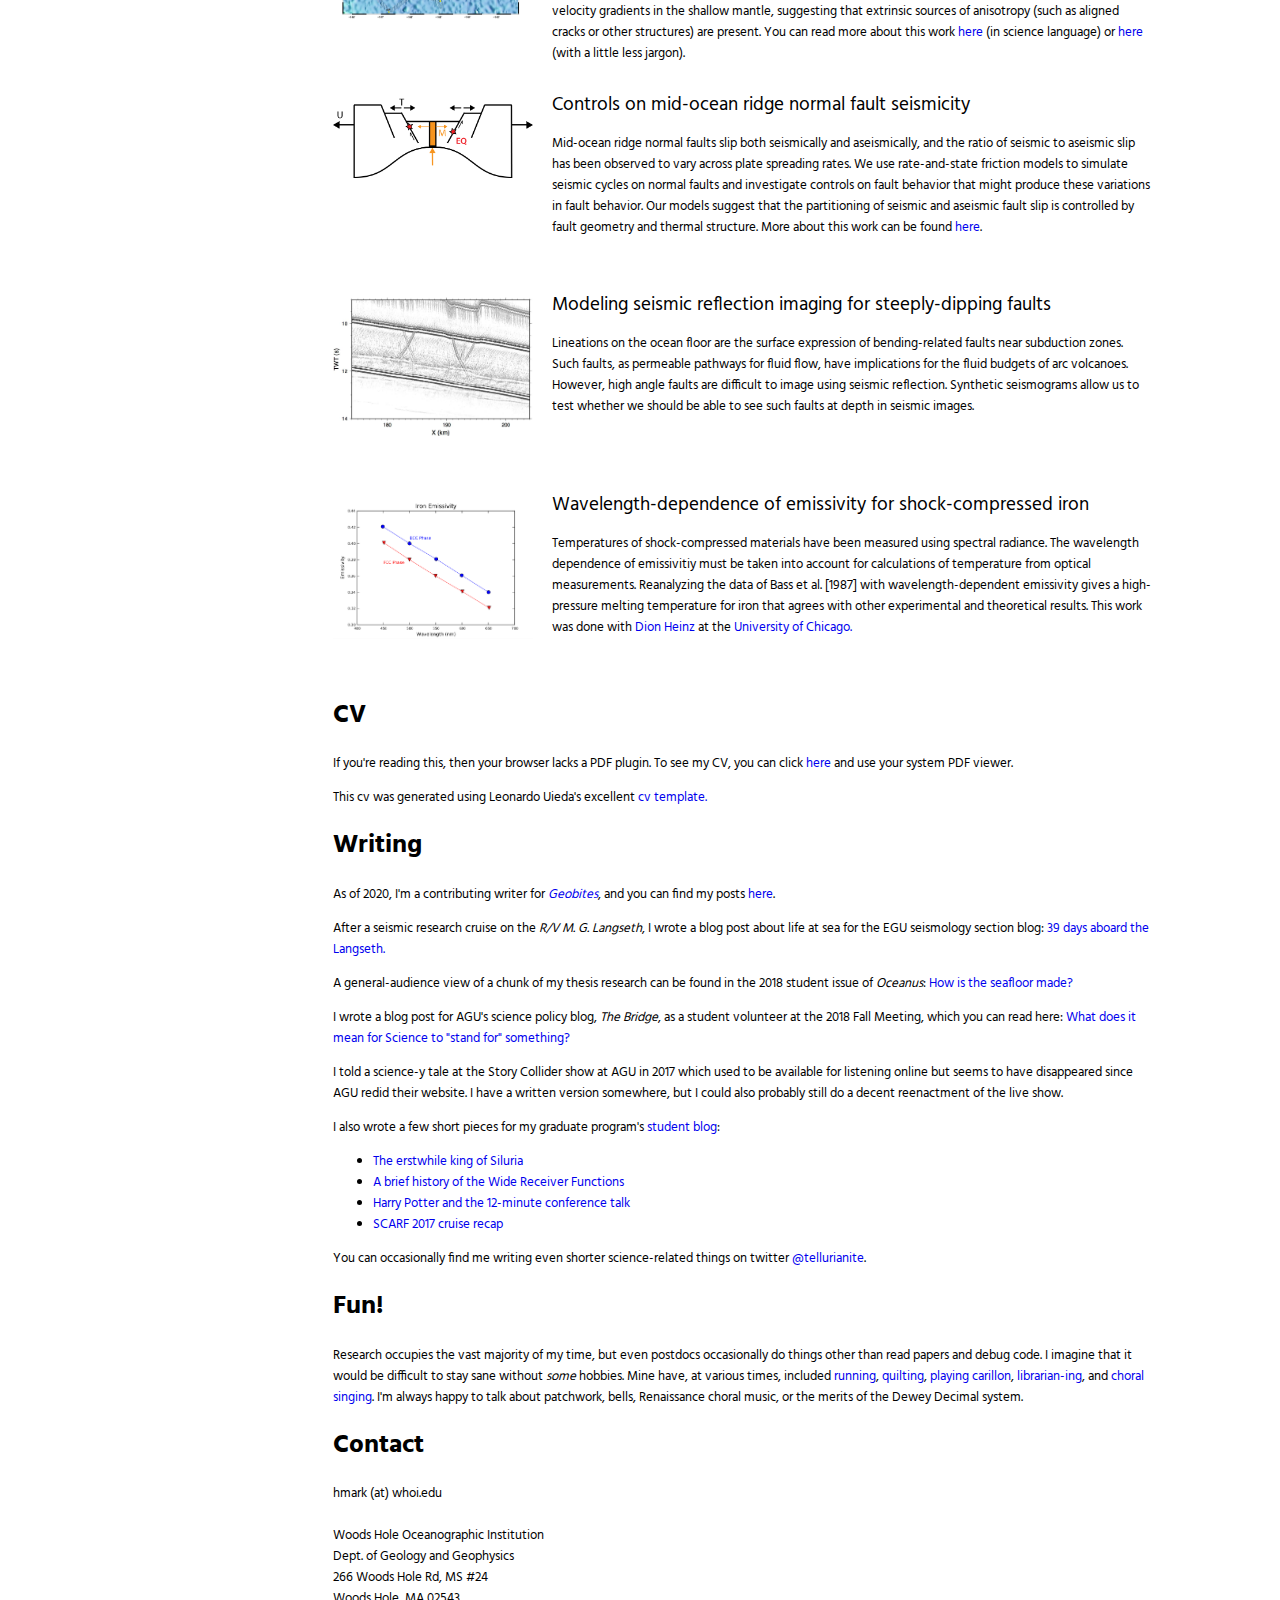
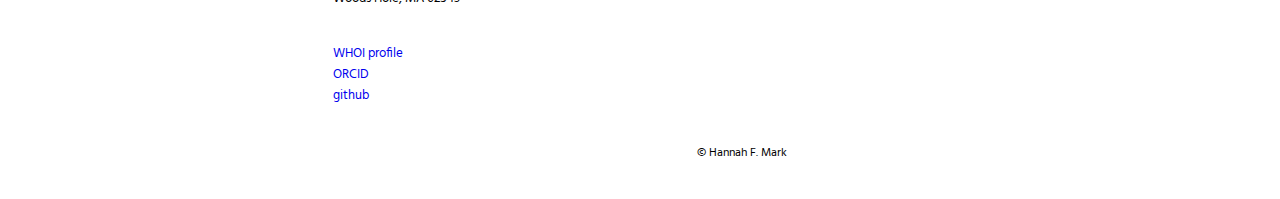
==== commit cb61becc: "up" ====
--- a/index.html
+++ b/index.html
@@ -46,12 +46,12 @@
 <div id="content">
   <section id="about">
   <h1> Hello! </h1>
-  <p>I am a geophysicist, and I study mantle dynamics, connections between tectonics and surface processes, and the structure of the lithosphere. I am currently a Postdoctoral Investigator at the Woods Hole Oceanographic Institution. I am also the co-chair of standards and copy-editing for the open-access community journal <a href='https://seismica.org'>Seismica</a></p>
+  <p>I am a geophysicist, and I study mantle dynamics, connections between tectonics and surface processes, and the structure of the lithosphere. I am currently a Postdoctoral Investigator at the Woods Hole Oceanographic Institution, and I live on a terminal moraine of the Laurentide ice sheet which is part of the ancestral land of the Wôpanâak (Wampanoag) people. I am also the co-chair of standards and copy-editing for the open-access community journal <a href='https://seismica.org'>Seismica</a></p>
   </section>
 
   <section id="research">
   <h1> Research </h1>
-  <p>My research is focused on dynamic processes in the solid Earth, and how those processes interact with the hydrosphere, atmosphere, and cryosphere. I work with seismic data (both active and passive) to image the subsurface at a range of spatial scales, and use geodynamic models and lab data to interpret seismic images and connect them to mantle dynamics and tectonics. Below are a few current and past projects:</p>
+  <p>My research is focused on dynamic processes in the solid Earth, and how those processes interact with Earth's surface. I work with seismic data (both active and passive) to image the subsurface at a range of spatial scales, and use geodynamic models and lab data to interpret seismic images and connect them to mantle dynamics and tectonics. Below are a few current and past projects:</p>
 
   <div class="resbox">
   <div class="resfig"> <a class="image"><img src="images/aleutians.jpg" alt="Adak island at sunrise"/></a></div>
@@ -122,7 +122,7 @@
   <section id="CV">
     <h1> CV </h1>
     <object data="https://hfmark.github.io/cv/hfmark_cv.pdf" type="application/pdf" width=100% height=600px>
-    <p>If you're reading this, then your browser lacks a PDF plugin. To see my CV, you can click <a href="CV.pdf" target='_blank'>here</a> and use your system PDF viewer.</p>
+    <p>If you're reading this, then your browser lacks a PDF plugin. To see my CV, you can click <a href="https://hfmark.github.io/cv/hfmark_cv.pdf" target='_blank'>here</a> and use your system PDF viewer.</p>
     </object>
   <p> This cv was generated using Leonardo Uieda's excellent <a href="https://github.com/leouieda/cv" target='_blank'>cv template.</a></p>
 
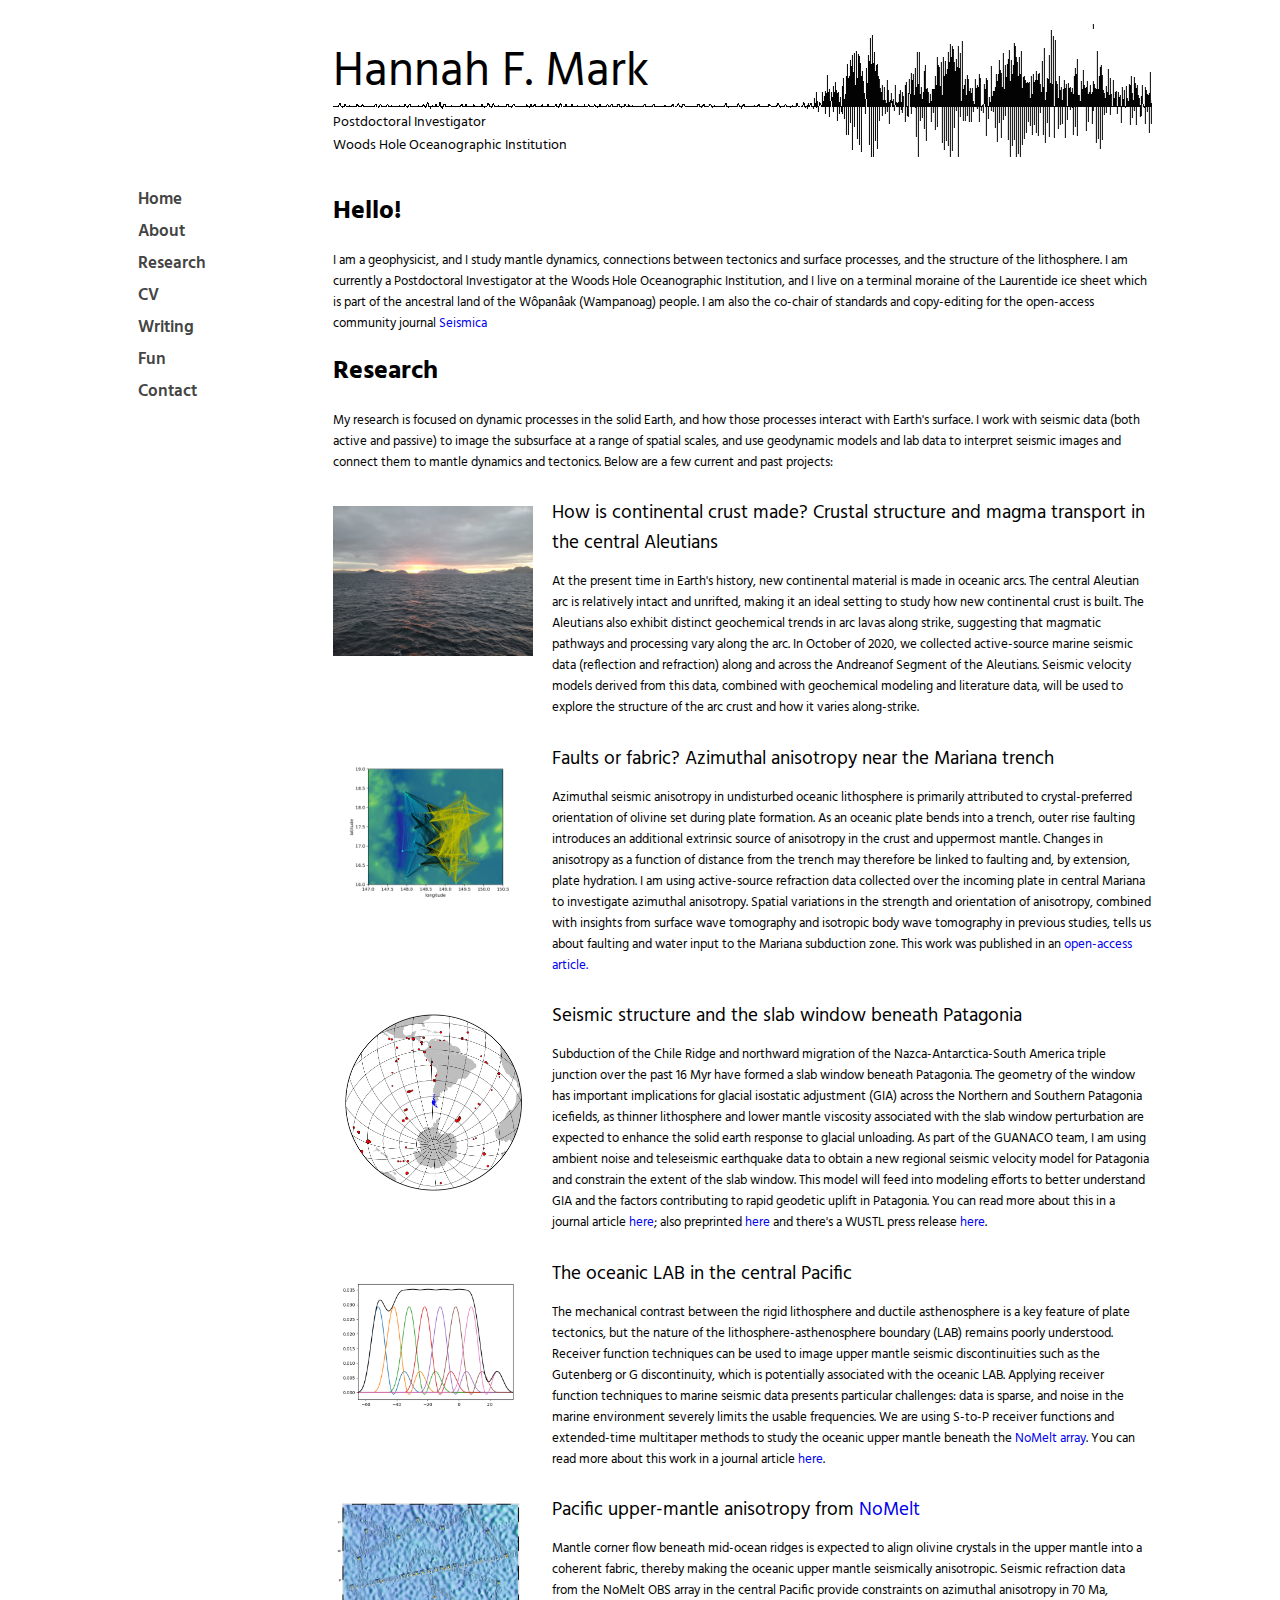
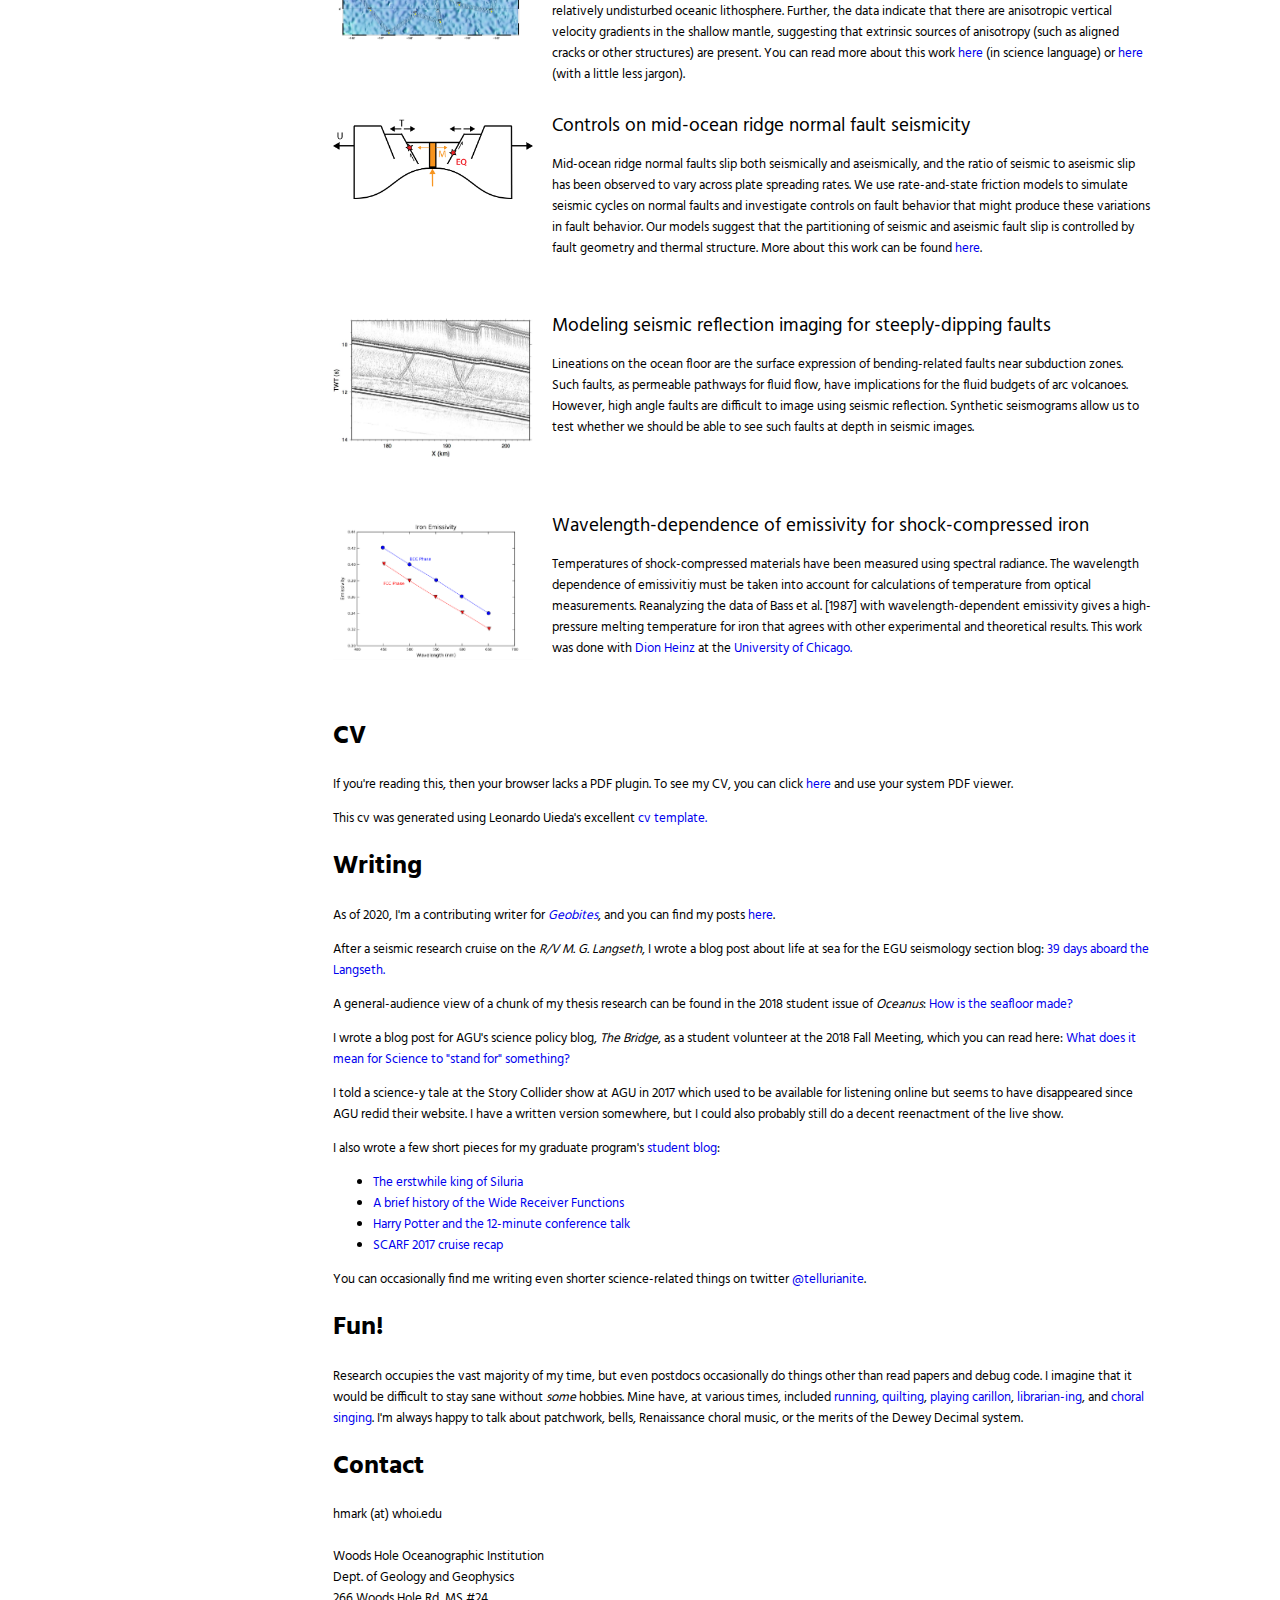
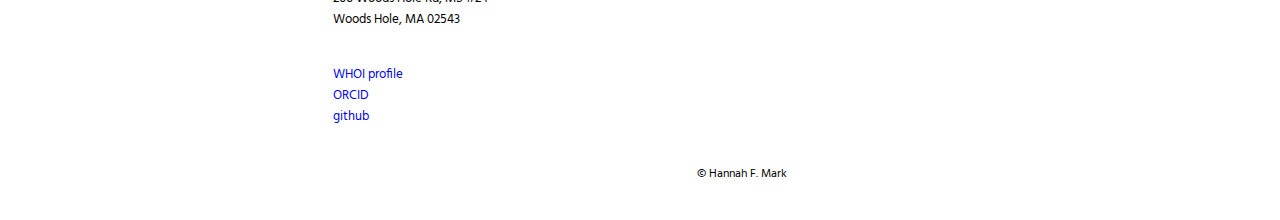
==== commit 5dda4da2: "marianas" ====
--- a/index.html
+++ b/index.html
@@ -65,7 +65,7 @@
   <div class="resfig"> <a class="image"><img src="images/3bin_raypaths_stacked.png" alt="Mariana raypath map"/></a></div>
   <div class="restext"> 
     <h1>Faults or fabric? Azimuthal anisotropy near the Mariana trench </h1>
-    <p> Azimuthal seismic anisotropy in undisturbed oceanic lithosphere is primarily attributed to crystal-preferred orientation of olivine set during plate formation. As an oceanic plate bends into a trench, outer rise faulting introduces an additional extrinsic source of anisotropy in the crust and uppermost mantle. Changes in anisotropy as a function of distance from the trench may therefore be linked to faulting and, by extension, plate hydration. I am using active-source refraction data collected over the incoming plate in central Mariana to investigate azimuthal anisotropy. Spatial variations in the strength and orientation of anisotropy, combined with insights from surface wave tomography and isotropic body wave tomography in previous studies, will provide insights into faulting and water input to the Mariana subduction zone. </p>
+    <p> Azimuthal seismic anisotropy in undisturbed oceanic lithosphere is primarily attributed to crystal-preferred orientation of olivine set during plate formation. As an oceanic plate bends into a trench, outer rise faulting introduces an additional extrinsic source of anisotropy in the crust and uppermost mantle. Changes in anisotropy as a function of distance from the trench may therefore be linked to faulting and, by extension, plate hydration. I am using active-source refraction data collected over the incoming plate in central Mariana to investigate azimuthal anisotropy. Spatial variations in the strength and orientation of anisotropy, combined with insights from surface wave tomography and isotropic body wave tomography in previous studies, tells us about faulting and water input to the Mariana subduction zone. This work was published in an <a href="https://doi.org/10.1029/2023GL103331" target='_blank'>open-access article.</a> </p>
   </div>
   </div>
 
